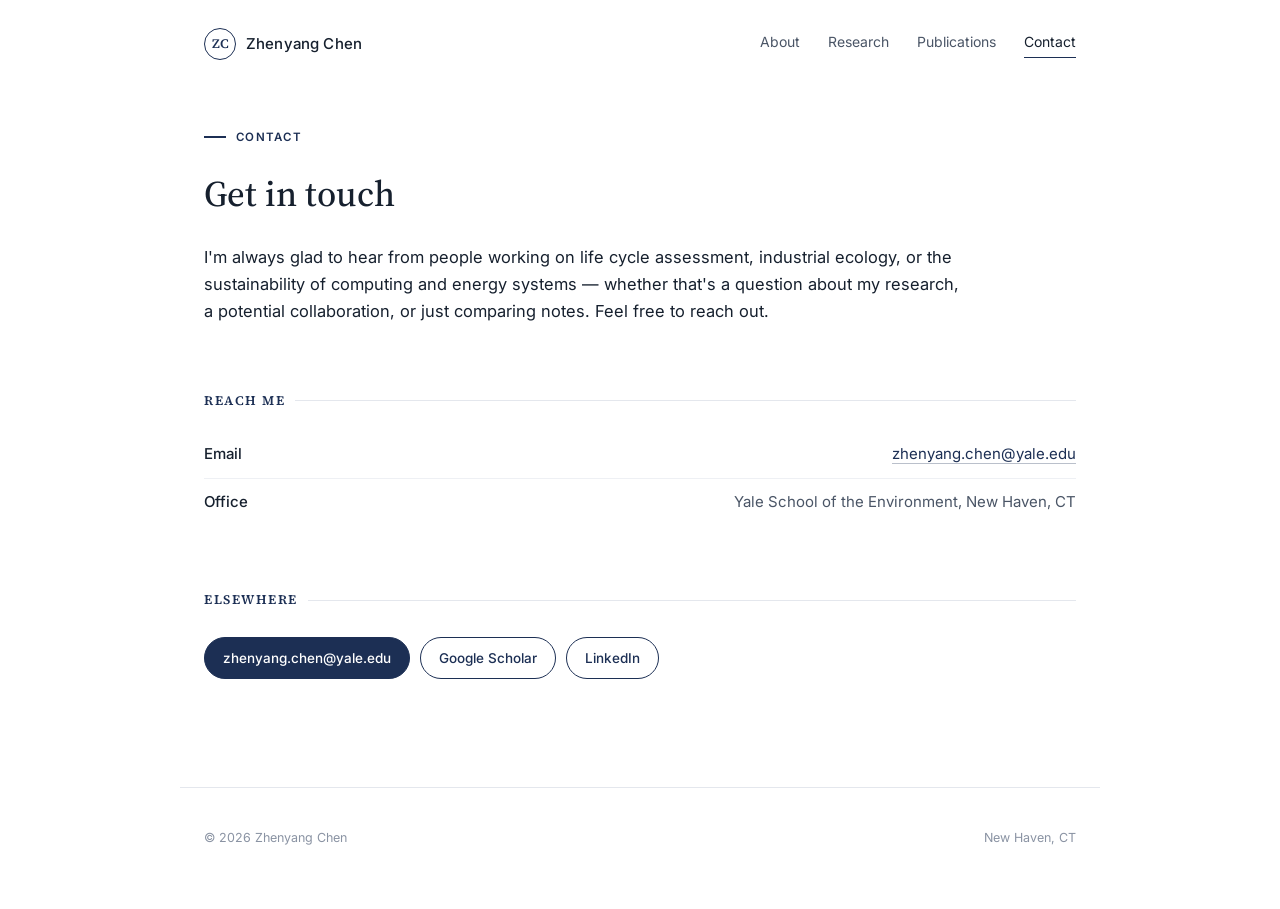
==== contact.html @ 91fe197f "Add Contact page with email, office, and collaboration note" ====
<!DOCTYPE html>
<html lang="en">
<head>
<meta charset="UTF-8">
<meta name="viewport" content="width=device-width, initial-scale=1.0">
<title>Contact — Zhenyang Chen</title>
<meta name="description" content="Get in touch with Zhenyang Chen — postdoctoral researcher at Yale University.">
<link rel="canonical" href="https://gemmacc18.github.io/contact.html">
<meta property="og:title" content="Contact — Zhenyang Chen">
<meta property="og:description" content="Get in touch with Zhenyang Chen — postdoctoral researcher at Yale University.">
<meta property="og:url" content="https://gemmacc18.github.io/contact.html">
<link rel="stylesheet" href="css/style.css">
</head>
<body>

<header class="site-header">
  <a href="index.html" class="brand">
    <span class="brand-mark">ZC</span>
    <span class="brand-name">Zhenyang Chen</span>
  </a>
  <nav class="site-nav">
    <a href="index.html">About</a>
    <a href="research.html">Research</a>
    <a href="publications.html">Publications</a>
    <a href="contact.html" class="active">Contact</a>
  </nav>
</header>

<main>

  <p class="eyebrow">Contact</p>
  <h1 style="font-family:var(--serif); font-size:36px; font-weight:500; margin:0 0 20px;">Get in touch</h1>

  <div class="prose">
    <p style="font-size:16.5px; color:var(--ink);">
      I'm always glad to hear from people working on life cycle assessment, industrial ecology, or the sustainability of computing and energy systems &mdash; whether that's a question about my research, a potential collaboration, or just comparing notes. Feel free to reach out.
    </p>
  </div>

  <section>
    <h2 class="section-title">Reach me</h2>
    <ul class="plain-list">
      <li><span class="degree">Email</span><span class="school"><a href="mailto:zhenyang.chen@yale.edu">zhenyang.chen@yale.edu</a></span></li>
      <li><span class="degree">Office</span><span class="school">Yale School of the Environment, New Haven, CT</span></li>
    </ul>
  </section>

  <section>
    <h2 class="section-title">Elsewhere</h2>
    <div class="pills">
      <a class="pill solid" href="mailto:zhenyang.chen@yale.edu">zhenyang.chen@yale.edu</a>
      <a class="pill" href="https://scholar.google.com/citations?user=XvmgScAAAAAJ&hl=en" target="_blank" rel="noopener">Google Scholar</a>
      <a class="pill" href="https://www.linkedin.com/in/zhenyang-chen-a50482255" target="_blank" rel="noopener">LinkedIn</a>
    </div>
  </section>

</main>

<footer>
  <span>&copy; 2026 Zhenyang Chen</span>
  <span>New Haven, CT</span>
</footer>

</body>
</html>
---- css/style.css ----
/* ============================================
   Zhenyang Chen — personal site
   Design system: white background, navy accent,
   serif display + sans body, editorial layout.
   ============================================ */

@import url('https://fonts.googleapis.com/css2?family=Source+Serif+4:ital,opsz,wght@0,8..60,400;0,8..60,500;0,8..60,600;1,8..60,400&family=Inter:wght@400;500;600&display=swap');

:root {
  --bg: #ffffff;
  --ink: #16202e;
  --ink-soft: #4a5566;
  --muted: #8a93a3;
  --navy: #1c2f54;
  --navy-deep: #0f1c33;
  --line: #e4e7ed;
  --line-soft: #eef0f4;
  --surface: #f7f8fa;
  --max-w: 760px;
  --serif: 'Source Serif 4', Georgia, 'Times New Roman', serif;
  --sans: 'Inter', -apple-system, BlinkMacSystemFont, 'Segoe UI', sans-serif;
}

* { box-sizing: border-box; }

html { scroll-behavior: smooth; }

body {
  margin: 0;
  background: var(--bg);
  color: var(--ink);
  font-family: var(--sans);
  font-size: 16px;
  line-height: 1.65;
  -webkit-font-smoothing: antialiased;
}

a {
  color: var(--navy);
  text-decoration: none;
  border-bottom: 1px solid rgba(28, 47, 84, 0.3);
  transition: border-color 0.15s ease, color 0.15s ease;
}
a:hover { border-color: var(--navy); }

/* ---------- Header / Nav ---------- */

.site-header {
  display: flex;
  align-items: center;
  justify-content: space-between;
  max-width: 920px;
  margin: 0 auto;
  padding: 28px 24px 0;
}

.brand {
  display: flex;
  align-items: center;
  gap: 10px;
  text-decoration: none;
  border: none;
  color: var(--ink);
}

.brand-mark {
  width: 32px;
  height: 32px;
  border-radius: 50%;
  border: 1.5px solid var(--navy);
  display: flex;
  align-items: center;
  justify-content: center;
  font-family: var(--serif);
  font-size: 13px;
  font-weight: 600;
  color: var(--navy);
  flex-shrink: 0;
}

.brand-name {
  font-size: 15px;
  font-weight: 500;
  letter-spacing: 0.01em;
}

.site-nav {
  display: flex;
  gap: 28px;
}

.site-nav a {
  border: none;
  font-size: 14px;
  color: var(--ink-soft);
  padding-bottom: 3px;
  border-bottom: 1.5px solid transparent;
}

.site-nav a:hover,
.site-nav a.active {
  color: var(--ink);
  border-bottom-color: var(--navy);
}

/* ---------- Page shell ---------- */

main {
  max-width: 920px;
  margin: 0 auto;
  padding: 56px 24px 100px;
}

.prose {
  max-width: var(--max-w);
}

/* ---------- Eyebrow label ---------- */

.eyebrow {
  display: flex;
  align-items: center;
  gap: 10px;
  font-size: 11.5px;
  font-weight: 600;
  letter-spacing: 0.11em;
  text-transform: uppercase;
  color: var(--navy);
  margin-bottom: 18px;
}

.eyebrow::before {
  content: '';
  display: inline-block;
  width: 22px;
  height: 2px;
  background: var(--navy);
}

/* ---------- Hero ---------- */

.hero {
  display: grid;
  grid-template-columns: 1fr 240px;
  gap: 48px;
  align-items: start;
  margin-bottom: 8px;
}

.hero h1 {
  font-family: var(--serif);
  font-size: 44px;
  font-weight: 500;
  line-height: 1.12;
  margin: 0 0 18px;
  letter-spacing: -0.01em;
}

.hero .role {
  font-size: 15px;
  color: var(--ink-soft);
  margin: 0 0 22px;
}

.hero-photo {
  position: relative;
  padding: 10px;
}

.hero-photo img {
  width: 100%;
  display: block;
  border-radius: 2px;
}

.hero-photo::before,
.hero-photo::after,
.corner-tl, .corner-br {
  content: '';
  position: absolute;
  width: 18px;
  height: 18px;
  border-color: var(--navy);
  border-style: solid;
}
.hero-photo::before {
  top: 0; left: 0;
  border-width: 1.5px 0 0 1.5px;
}
.hero-photo::after {
  bottom: 0; right: 0;
  border-width: 0 1.5px 1.5px 0;
}

/* ---------- Pill buttons ---------- */

.pills {
  display: flex;
  flex-wrap: wrap;
  gap: 10px;
  margin: 26px 0 8px;
}

.pill {
  display: inline-flex;
  align-items: center;
  gap: 7px;
  padding: 9px 18px;
  border-radius: 999px;
  font-size: 13.5px;
  font-weight: 500;
  border: 1px solid var(--navy);
  color: var(--navy);
  background: transparent;
}

.pill.solid {
  background: var(--navy);
  color: #fff;
  border-color: var(--navy);
}

.pill:hover { opacity: 0.8; border-color: var(--navy); }

/* ---------- Body text ---------- */

.lede p {
  font-size: 16.5px;
  color: var(--ink);
  margin: 0 0 18px;
}

section {
  margin-top: 64px;
}

section h2.section-title {
  font-family: var(--serif);
  font-size: 13px;
  font-weight: 600;
  letter-spacing: 0.12em;
  text-transform: uppercase;
  color: var(--navy);
  margin: 0 0 20px;
  display: flex;
  align-items: center;
  gap: 10px;
}

section h2.section-title::after {
  content: '';
  flex: 1;
  height: 1px;
  background: var(--line);
}

/* ---------- Lists (Education / Interests) ---------- */

.plain-list {
  list-style: none;
  margin: 0;
  padding: 0;
}

.plain-list li {
  padding: 11px 0;
  border-bottom: 1px solid var(--line-soft);
  font-size: 15px;
  display: flex;
  justify-content: space-between;
  gap: 16px;
}

.plain-list li:last-child { border-bottom: none; }

.plain-list .degree { font-weight: 500; }
.plain-list .school { color: var(--ink-soft); text-align: right; }

.tag-row {
  display: flex;
  flex-wrap: wrap;
  gap: 9px;
}

.tag {
  font-size: 13px;
  padding: 7px 14px;
  border-radius: 999px;
  background: var(--surface);
  color: var(--ink-soft);
  border: 1px solid var(--line);
}

/* ---------- Footer ---------- */

footer {
  max-width: 920px;
  margin: 0 auto;
  padding: 40px 24px 60px;
  border-top: 1px solid var(--line);
  font-size: 12.5px;
  color: var(--muted);
  display: flex;
  justify-content: space-between;
}

/* ---------- Homepage research teaser ---------- */

.home-research-grid {
  display: grid;
  grid-template-columns: repeat(3, 1fr);
  gap: 28px;
  margin-top: 20px;
}

.home-research-card {
  background: #fff;
  border: 1px solid var(--line);
  border-radius: 8px;
  box-shadow: 0 1px 2px rgba(22, 32, 46, 0.04);
  padding: 20px 20px 24px;
  display: flex;
  flex-direction: column;
}

.home-research-card .icon {
  display: block;
  width: calc(100% + 40px);
  margin: -20px -20px 18px;
  height: 140px;
  overflow: hidden;
  border-radius: 8px 8px 0 0;
}

.home-research-card .icon img {
  width: 100%;
  height: 100%;
  object-fit: cover;
  display: block;
}

.home-research-card h3 {
  font-family: var(--serif);
  font-size: 16.5px;
  font-weight: 500;
  margin: 0 0 14px;
  line-height: 1.32;
}

.mini-papers {
  list-style: none;
  margin: 0 0 16px;
  padding: 0;
  flex: 1;
}

.mini-papers li {
  font-size: 12.5px;
  color: var(--ink-soft);
  line-height: 1.5;
  padding: 7px 0;
  border-bottom: 1px dotted var(--line-soft);
}

.mini-papers li:last-child { border-bottom: none; }

.view-all {
  font-size: 12.5px;
  font-weight: 500;
  border: none;
  margin-top: auto;
}

/* ---------- Research page ---------- */

.research-cards {
  display: grid;
  grid-template-columns: repeat(3, 1fr);
  gap: 28px;
  margin-top: 8px;
  align-items: start;
}

.research-card {
  background: #fff;
  border: 1px solid var(--line);
  border-radius: 8px;
  box-shadow: 0 1px 2px rgba(22, 32, 46, 0.04);
  padding: 20px 22px 26px;
}

.research-card .icon {
  display: block;
  width: calc(100% + 44px);
  margin: -20px -22px 18px;
  height: 130px;
  overflow: hidden;
  border-radius: 8px 8px 0 0;
  background: var(--surface);
}

.research-card .icon img {
  width: 100%;
  height: 100%;
  object-fit: contain;
  display: block;
}

.research-card h3 {
  font-family: var(--serif);
  font-size: 19px;
  font-weight: 500;
  margin: 0 0 16px;
  line-height: 1.3;
}

.paper-list {
  list-style: none;
  margin: 0;
  padding: 0;
}

.paper-list li {
  padding: 12px 0;
  border-bottom: 1px dotted var(--line);
}
.paper-list li:last-child { border: none; }

.paper-list .paper-title {
  font-size: 14px;
  font-weight: 500;
  color: var(--ink);
  margin: 0 0 4px;
  line-height: 1.4;
}

.paper-list .paper-venue {
  font-size: 12.5px;
  color: var(--ink-soft);
  margin: 0;
  line-height: 1.5;
}

.paper-list .status {
  font-size: 10.5px;
  text-transform: uppercase;
  letter-spacing: 0.04em;
  color: var(--navy);
}

/* ---------- Publications page ---------- */

.filters {
  display: flex;
  flex-wrap: wrap;
  gap: 8px;
  margin-bottom: 8px;
}

.filter-group {
  display: flex;
  flex-wrap: wrap;
  gap: 8px;
  padding: 14px 0;
  border-bottom: 1px solid var(--line-soft);
}

.filter-group:last-of-type { border-bottom: none; }

.filter-label {
  font-size: 11px;
  text-transform: uppercase;
  letter-spacing: 0.08em;
  color: var(--muted);
  width: 100%;
  margin-bottom: 2px;
}

.filter-btn {
  font-size: 13px;
  padding: 6px 14px;
  border-radius: 999px;
  border: 1px solid var(--line);
  background: #fff;
  color: var(--ink-soft);
  cursor: pointer;
  font-family: var(--sans);
}

.filter-btn:hover { border-color: var(--navy); color: var(--navy); }

.filter-btn.active {
  background: var(--navy);
  border-color: var(--navy);
  color: #fff;
}

.pub-stats {
  display: flex;
  gap: 28px;
  margin: 28px 0 34px;
  padding: 18px 0;
  border-top: 1px solid var(--line);
  border-bottom: 1px solid var(--line);
}

.pub-stat .num {
  font-family: var(--serif);
  font-size: 26px;
  font-weight: 500;
  color: var(--navy);
  display: block;
}

.pub-stat .label {
  font-size: 11.5px;
  color: var(--muted);
  text-transform: uppercase;
  letter-spacing: 0.06em;
}

.pub-list {
  margin-top: 28px;
}

.pub-item {
  padding: 20px 0;
  border-bottom: 1px solid var(--line-soft);
  display: grid;
  grid-template-columns: 90px 1fr;
  gap: 20px;
}

.pub-item .year {
  font-family: var(--serif);
  font-size: 15px;
  color: var(--muted);
  padding-top: 2px;
}

.pub-item .title {
  font-size: 15.5px;
  font-weight: 500;
  margin: 0 0 6px;
  line-height: 1.4;
}

.pub-item .venue {
  font-size: 13.5px;
  color: var(--ink-soft);
  margin: 0 0 8px;
}

.pub-item .meta {
  display: flex;
  flex-wrap: wrap;
  gap: 8px;
  align-items: center;
}

.badge {
  font-size: 10.5px;
  text-transform: uppercase;
  letter-spacing: 0.05em;
  padding: 3px 9px;
  border-radius: 999px;
  font-weight: 600;
}

.badge.type { background: var(--surface); color: var(--ink-soft); border: 1px solid var(--line); }
.badge.status-published { background: #e9f0e6; color: #3c6b32; }
.badge.status-underreview { background: #fdf3e0; color: #93650f; }
.badge.status-granted { background: #e7edf6; color: var(--navy); }
.badge.status-workingpaper { background: #f3eefa; color: #6b4a9c; }

.pub-item[hidden] { display: none; }

.empty-state {
  padding: 40px 0;
  text-align: center;
  color: var(--muted);
  font-size: 14px;
}

/* ---------- Responsive ---------- */

@media (max-width: 680px) {
  .hero { grid-template-columns: 1fr; }
  .hero-photo { max-width: 200px; }
  .hero h1 { font-size: 34px; }
  .research-cards { grid-template-columns: 1fr; }
  .home-research-grid { grid-template-columns: 1fr; }
  .plain-list li { flex-direction: column; gap: 2px; }
  .plain-list .school { text-align: left; }
  .pub-item { grid-template-columns: 1fr; gap: 6px; }
  footer { flex-direction: column; gap: 8px; }
}
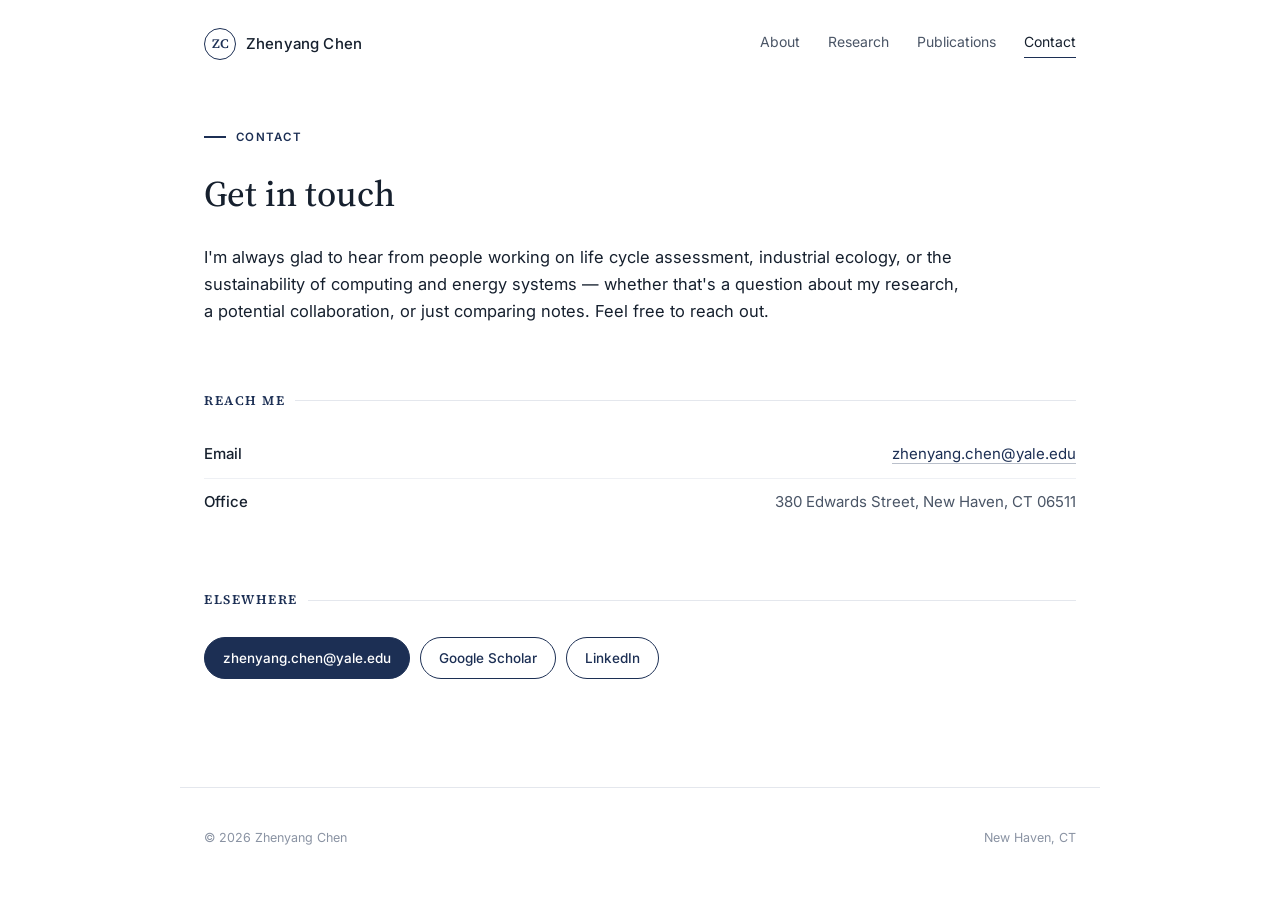
==== commit 18609429: "Update all site URLs to gemma-zhenyangchen.github.io; add office address" ====
--- a/contact.html
+++ b/contact.html
@@ -5,10 +5,10 @@
 <meta name="viewport" content="width=device-width, initial-scale=1.0">
 <title>Contact — Zhenyang Chen</title>
 <meta name="description" content="Get in touch with Zhenyang Chen — postdoctoral researcher at Yale University.">
-<link rel="canonical" href="https://gemmacc18.github.io/contact.html">
+<link rel="canonical" href="https://gemma-zhenyangchen.github.io/contact.html">
 <meta property="og:title" content="Contact — Zhenyang Chen">
 <meta property="og:description" content="Get in touch with Zhenyang Chen — postdoctoral researcher at Yale University.">
-<meta property="og:url" content="https://gemmacc18.github.io/contact.html">
+<meta property="og:url" content="https://gemma-zhenyangchen.github.io/contact.html">
 <link rel="stylesheet" href="css/style.css">
 </head>
 <body>
@@ -41,7 +41,7 @@
     <h2 class="section-title">Reach me</h2>
     <ul class="plain-list">
       <li><span class="degree">Email</span><span class="school"><a href="mailto:zhenyang.chen@yale.edu">zhenyang.chen@yale.edu</a></span></li>
-      <li><span class="degree">Office</span><span class="school">Yale School of the Environment, New Haven, CT</span></li>
+      <li><span class="degree">Office</span><span class="school">380 Edwards Street, New Haven, CT 06511</span></li>
     </ul>
   </section>
 
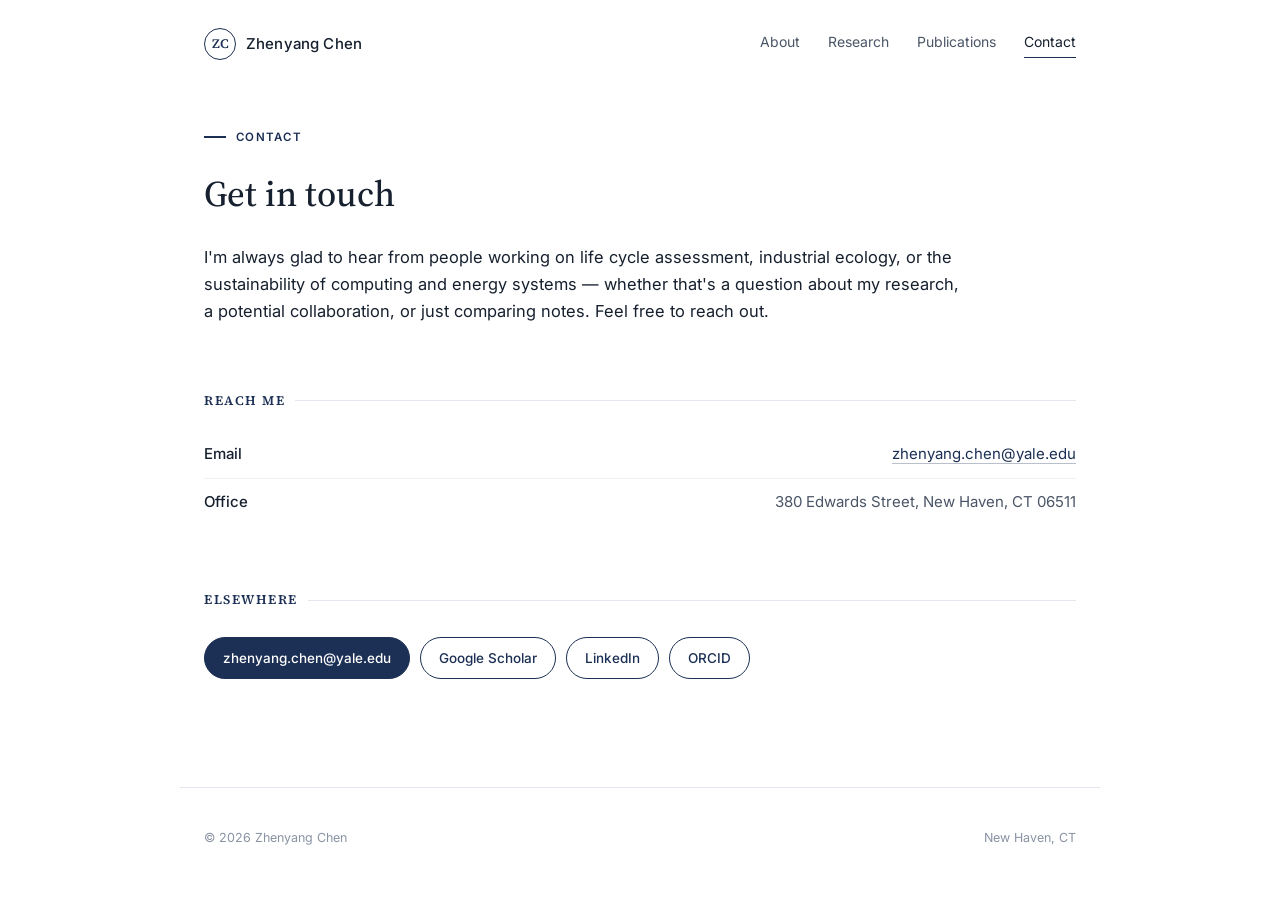
==== commit f5d93042: "Add ORCID link to homepage, contact page, and structured data" ====
--- a/contact.html
+++ b/contact.html
@@ -51,6 +51,7 @@
       <a class="pill solid" href="mailto:zhenyang.chen@yale.edu">zhenyang.chen@yale.edu</a>
       <a class="pill" href="https://scholar.google.com/citations?user=XvmgScAAAAAJ&hl=en" target="_blank" rel="noopener">Google Scholar</a>
       <a class="pill" href="https://www.linkedin.com/in/zhenyang-chen-a50482255" target="_blank" rel="noopener">LinkedIn</a>
+      <a class="pill" href="https://orcid.org/0000-0001-6300-1842" target="_blank" rel="noopener">ORCID</a>
     </div>
   </section>
 
